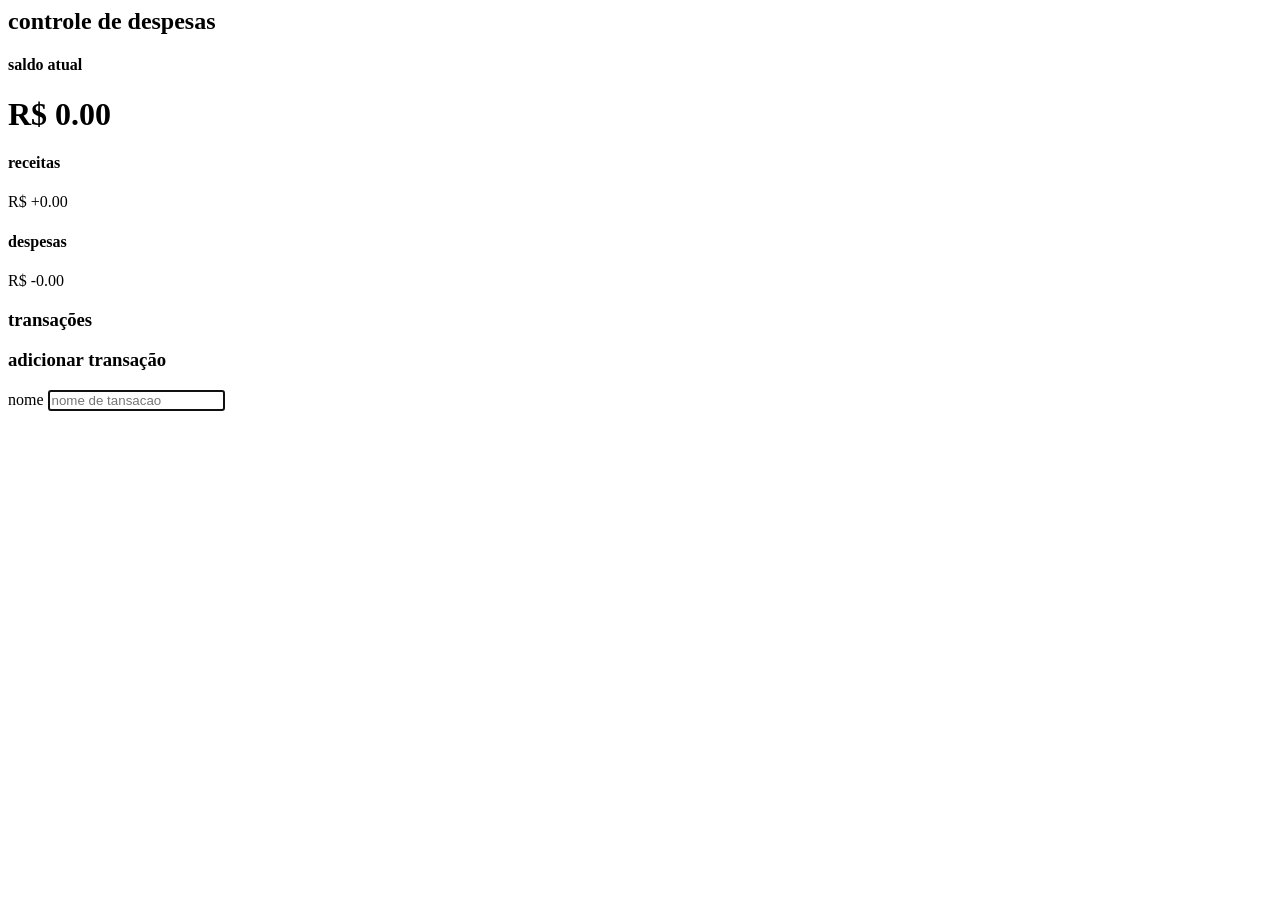
==== Dz001/DOM.html @ 4861f535 "Add files via upload" ====
<html>

<head>
    <meta charset="UTF-8" />
    <title>Curriculum</title>
</head>

<body>

    <h2>controle de despesas</h2>

    <div class="container">

        <h4>saldo atual</h4>

        <h1 id="balance" class="balance">R$ 0.00</h1>

        <div class="inc-exp-container">
            <div>
                <h4>receitas</h4>

                <p id="money-plus" class="money-minus">R$ +0.00</p>

                <h4>despesas</h4>

                <p id="money-plus" class="money-minus">R$ -0.00</p>

            </div>
        </div>


        <h3>transações</h3>

        <ul id="transacoes" class="transacoes">
            <!-- <li class="minus" >
            salario <span>-$400</span><button class="delete-btn">x</button>
     </li> -->
        </ul>

        <h3>adicionar transação</h3>

        <form id="form">

            <div class="form-control">
                <label for="text">nome</label>
                <input type="text" autofocus id="text" placeholder="nome de tansacao">
            </div>

        </form>

    </div>
</body>

</html>
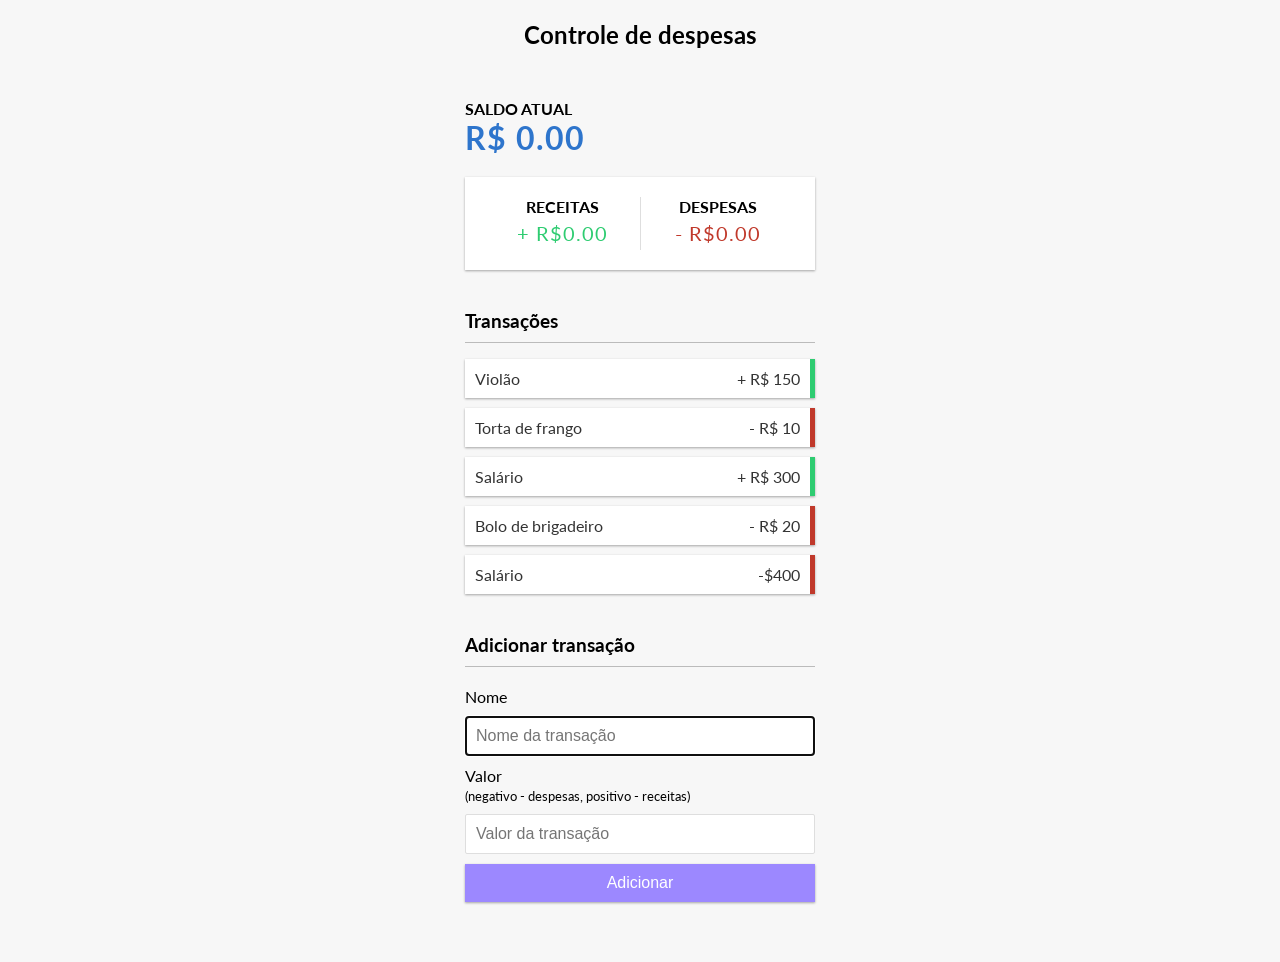
==== commit 718d986c: "Add files via upload" ====
--- a/Dz001/DOM.html
+++ b/Dz001/DOM.html
@@ -1,54 +1,59 @@
-<html>
-
-<head>
+<!DOCTYPE html>
+<html lang="pt-br">
+  <head>
     <meta charset="UTF-8" />
-    <title>Curriculum</title>
-</head>
-
-<body>
-
-    <h2>controle de despesas</h2>
+    <meta name="viewport" content="width=device-width, initial-scale=1.0" />
+    <link rel="stylesheet" href="./style.css" />
+    <link rel="stylesheet" href="script.js" />
+    <title>Controle de despesas</title>
+  </head>
+  <body>
+    <h2>Controle de despesas</h2>
 
     <div class="container">
+      <h4>Saldo atual</h4>
+      
+      <h1 id="balance" class="balance">R$ 0.00</h1>
 
-        <h4>saldo atual</h4>
-
-        <h1 id="balance" class="balance">R$ 0.00</h1>
-
-        <div class="inc-exp-container">
-            <div>
-                <h4>receitas</h4>
-
-                <p id="money-plus" class="money-minus">R$ +0.00</p>
-
-                <h4>despesas</h4>
-
-                <p id="money-plus" class="money-minus">R$ -0.00</p>
-
-            </div>
+      <div class="inc-exp-container">
+        <div>
+          <h4>Receitas</h4>
+          <p id="money-plus" class="money plus">+ R$0.00</p>
         </div>
 
+        <div>
+          <h4>Despesas</h4>
+          <p id="money-minus" class="money minus">- R$0.00</p>
+        </div>
+      </div>
 
-        <h3>transações</h3>
+      <h3>Transações</h3>
+      
+      <ul id="transactions" class="transactions">
+         <li class="minus">
+          Salário <span>-$400</span><button class="delete-btn">x</button>
+        </li> 
+      </ul>
 
-        <ul id="transacoes" class="transacoes">
-            <!-- <li class="minus" >
-            salario <span>-$400</span><button class="delete-btn">x</button>
-     </li> -->
-        </ul>
+      <h3>Adicionar transação</h3>
+      
+      <form id="form">
+        <div class="form-control">
+          <label for="text">Nome</label>
+          <input autofocus type="text" id="text" placeholder="Nome da transação" />
+        </div>
 
-        <h3>adicionar transação</h3>
+        <div class="form-control">
+          <label for="amount">Valor <br />
+            <small>(negativo - despesas, positivo - receitas)</small>
+          </label>
+          <input type="number" id="amount" placeholder="Valor da transação" />
+        </div>
 
-        <form id="form">
+        <button class="btn">Adicionar</button>
+      </form>
+    </div>
 
-            <div class="form-control">
-                <label for="text">nome</label>
-                <input type="text" autofocus id="text" placeholder="nome de tansacao">
-            </div>
-
-        </form>
-
-    </div>
-</body>
-
+    <script src="script.js"></script>
+  </body>
 </html>
--- a/Dz001/style.css
+++ b/Dz001/style.css
@@ -0,0 +1,152 @@
+@import url('https://fonts.googleapis.com/css?family=Lato&display=swap');
+
+:root {
+  --box-shadow: 0 1px 3px rgba(0, 0, 0, 0.12), 0 1px 2px rgba(0, 0, 0, 0.24);
+}
+
+* {
+  box-sizing: border-box;
+}
+
+body {
+  background-color: #f7f7f7;
+  display: flex;
+  flex-direction: column;
+  align-items: center;
+  justify-content: center;
+  min-height: 100vh;
+  margin: 0;
+  font-family: 'Lato', sans-serif;
+}
+
+.container {
+  margin: 30px auto;
+  width: 350px;
+}
+
+h1 {
+  letter-spacing: 1px;
+  margin: 0;
+  color: #2e75cc;
+}
+
+h3 {
+  border-bottom: 1px solid #bbb;
+  padding-bottom: 10px;
+  margin: 40px 0 10px;
+}
+
+h4 {
+  margin: 0;
+  text-transform: uppercase;
+}
+
+.inc-exp-container {
+  background-color: #fff;
+  box-shadow: var(--box-shadow);
+  padding: 20px;
+  display: flex;
+  justify-content: space-between;
+  margin: 20px 0;
+}
+
+.inc-exp-container > div {
+  flex: 1;
+  text-align: center;
+}
+
+.inc-exp-container > div:first-of-type {
+  border-right: 1px solid #dedede;
+}
+
+.money {
+  font-size: 20px;
+  letter-spacing: 1px;
+  margin: 5px 0;
+}
+
+.money.plus {
+  color: #2ecc71;
+}
+
+.money.minus {
+  color: #c0392b;
+}
+
+label {
+  display: inline-block;
+  margin: 10px 0;
+}
+
+input[type='text'],
+input[type='number'] {
+  border: 1px solid #dedede;
+  border-radius: 2px;
+  display: block;
+  font-size: 16px;
+  padding: 10px;
+  width: 100%;
+}
+
+.btn {
+  cursor: pointer;
+  background-color: #9c88ff;
+  box-shadow: var(--box-shadow);
+  color: #fff;
+  border: 0;
+  display: block;
+  font-size: 16px;
+  margin: 10px 0 30px;
+  padding: 10px;
+  width: 100%;
+}
+
+.btn:focus,
+.delete-btn:focus {
+  outline: 0;
+}
+
+.transactions {
+  list-style-type: none;
+  padding: 0;
+  margin-bottom: 40px;
+}
+
+.transactions li {
+  background-color: #fff;
+  box-shadow: var(--box-shadow);
+  color: #333;
+  display: flex;
+  justify-content: space-between;
+  position: relative;
+  padding: 10px;
+  margin: 10px 0;
+}
+
+.transactions li.plus {
+  border-right: 5px solid #2ecc71;
+}
+
+.transactions li.minus {
+  border-right: 5px solid #c0392b;
+}
+
+.delete-btn {
+  cursor: pointer;
+  background-color: #e74c3c;
+  border: 0;
+  color: #fff;
+  font-size: 20px;
+  line-height: 20px;
+  padding: 2px 5px;
+  position: absolute;
+  top: 50%;
+  left: 0;
+  transform: translate(-100%, -50%);
+  opacity: 0;
+  transition: opacity 0.3s ease;
+}
+
+.transactions li:hover .delete-btn {
+  opacity: 1;
+}
